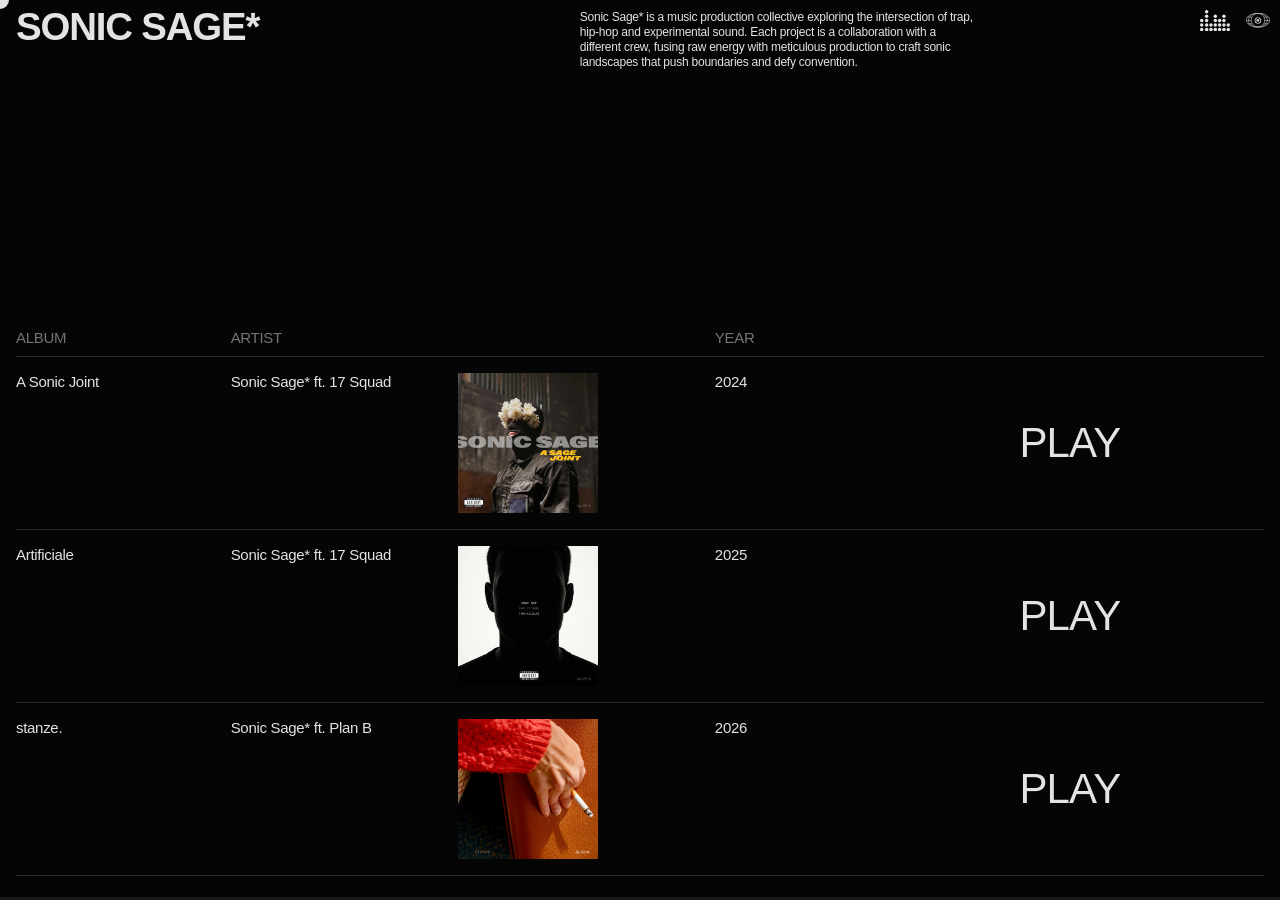
==== index.html @ 90b905b3 "Initial commit - Sonic Sage player" ====
<!DOCTYPE html>
<html lang="en">
<head>
  <meta charset="UTF-8">
  <meta name="viewport" content="width=device-width, initial-scale=1.0">
  <title>Sonic Sage*</title>
  <link rel="icon" type="image/svg+xml" href="assets/favicon.svg">
  <link href="https://api.fontshare.com/v2/css?f[]=switzer@400,500,600,700&display=swap" rel="stylesheet">
  <link rel="stylesheet" href="home.css">
  <link rel="stylesheet" href="style.css">
  <style>
    /* Override conflicting base styles */
    html, body {
      width: 100%;
      height: 100%;
      overflow: hidden;
      background: #050505;
      margin: 0;
      padding: 0;
      user-select: none;
    }

    /* ── Shared image backgrounds ── */
    .shared-bg {
      position: fixed;
      inset: 0;
      z-index: 0;
      opacity: 0;
      transition: opacity 0.4s ease;
    }
    .shared-bg.visible {
      opacity: 1;
    }
    .shared-bg__img {
      position: absolute;
      inset: -40px;
      background-size: cover;
      background-position: center;
      opacity: 0;
      transition: opacity 0.4s ease;
      filter: blur(16px) brightness(0.5);
      transform: scale(1.1);
    }
    .shared-bg__img.active {
      opacity: 1;
    }
    .shared-bg::after {
      content: '';
      position: absolute;
      inset: 0;
      backdrop-filter: blur(12px);
      -webkit-backdrop-filter: blur(12px);
      background: rgba(0, 0, 0, 0.25);
      z-index: 1;
    }

    /* ── Fixed header ── */
    .main-header {
      position: fixed;
      top: 0;
      left: 0;
      right: 0;
      z-index: 50;
      display: flex;
      justify-content: space-between;
      align-items: flex-start;
      padding: 10px 10px 10px 16px;
      pointer-events: none;
    }
    .main-header * {
      pointer-events: auto;
    }
    .main-header {
      transition: opacity 0.3s ease;
    }
    .main-header.player-active {
      opacity: 0.25;
    }
    .main-header.player-active:hover {
      opacity: 1;
    }

    /* ── Slide container ── */
    .slide-container {
      position: relative;
      z-index: 1;
      display: flex;
      width: 200vw;
      height: 100vh;
      transition: transform 0.6s cubic-bezier(0.76, 0, 0.24, 1);
      will-change: transform;
    }
    .slide-container.show-player {
      transform: translateX(-100vw);
    }

    /* ── Home view ── */
    .view-home {
      width: 100vw;
      height: 100vh;
      flex-shrink: 0;
      display: flex;
      flex-direction: column;
      position: relative;
    }

    .view-home .header-spacer {
      flex: 1;
      min-height: 0;
    }

    .view-home .catalog {
      position: relative;
      z-index: auto;
    }

    /* ── Player view ── */
    .view-player {
      width: 100vw;
      height: 100vh;
      flex-shrink: 0;
      position: relative;
    }

    /* ── Player grid: restore 3-column layout ── */
    .view-player .album-section__content {
      grid-template-columns: 1fr auto auto;
      align-items: center;
      gap: 10px;
      padding: 0 16px;
    }

    .view-player .album-section__tracklist {
      align-self: center;
      margin-top: 0;
    }

    /* Hide album-section bg and overlay — shared bg handles it */
    .view-player .album-section__bg,
    .view-player .album-section__overlay {
      display: none;
    }

    /* Disable bg-layer */
    .bg-layer { display: none !important; }

    /* ── Mobile layout ── */
    @media (max-width: 768px) {
      html, body {
        overflow-y: auto !important;
        overflow-x: hidden !important;
        height: auto !important;
      }

      *, *::before, *::after {
        cursor: auto !important;
      }

      .shared-bg,
      .custom-cursor,
      .cover-lightbox {
        display: none !important;
      }

      .main-header {
        position: relative !important;
        display: flex !important;
        flex-direction: row !important;
        flex-wrap: wrap !important;
        align-items: flex-start !important;
        justify-content: space-between !important;
        padding: 21px 16px !important;
        gap: 0 !important;
        opacity: 1 !important;
        pointer-events: auto;
      }

      .main-header .header__brand {
        order: 1 !important;
      }

      .main-header .header__right {
        order: 3 !important;
        width: 100% !important;
        margin-top: 16px !important;
      }

      .main-header .header__icons {
        order: 2 !important;
        position: absolute !important;
        right: 16px !important;
        top: 21px !important;
      }

      .main-header.player-active {
        opacity: 1 !important;
      }

      .slide-container {
        width: 100% !important;
        height: auto !important;
        display: block !important;
        transform: none !important;
      }

      .slide-container.show-player {
        transform: none !important;
      }

      .view-home {
        display: none !important;
      }

      .view-player {
        width: 100% !important;
        height: auto !important;
      }

      .scroll-container {
        height: auto !important;
        overflow: visible !important;
        scroll-snap-type: none !important;
      }

      .album-section {
        height: auto !important;
        scroll-snap-align: none !important;
        border-bottom: 1px solid rgba(255, 255, 255, 0.15);
      }

      .album-section__bg,
      .album-section__overlay {
        display: none !important;
      }

      .view-player .album-section__content {
        display: grid !important;
        grid-template-columns: 1fr 47.3% !important;
        grid-template-rows: auto auto !important;
        row-gap: 64px !important;
        column-gap: 0 !important;
        padding: 27px 11px 25px 10px !important;
        align-items: start !important;
        height: auto !important;
      }

      .album-section__info {
        grid-column: 1 !important;
        grid-row: 1 !important;
        display: flex !important;
        flex-direction: column !important;
        gap: 0 !important;
        align-self: start !important;
        margin: 0 !important;
        padding: 0 !important;
      }

      .album-section__title {
        font-size: 15px !important;
        font-weight: 500 !important;
        letter-spacing: -0.3px !important;
        line-height: 16px !important;
        white-space: normal !important;
        color: #ededed !important;
      }

      .album-section__artist {
        display: block !important;
        font-size: 13px;
        font-weight: 500;
        color: #5d5d5d;
        letter-spacing: -0.3px;
        line-height: 16px;
      }

      .album-section__year {
        display: block !important;
        font-size: 15px;
        font-weight: 500;
        letter-spacing: -0.3px;
        color: #ededed;
        line-height: 18px;
        margin-top: 2px;
      }

      .album-section__artwork {
        grid-column: 2 !important;
        grid-row: 1 !important;
        width: 100% !important;
        height: auto !important;
        aspect-ratio: 1 !important;
        margin-top: 0 !important;
        align-self: start !important;
        pointer-events: none !important;
      }

      .album-section__tracklist {
        grid-column: 1 / -1 !important;
        grid-row: 2 !important;
        margin-top: 0 !important;
        width: 100% !important;
        align-self: start !important;
      }

      .album-section__track {
        line-height: 19px !important;
        padding: 0 !important;
        color: rgba(227, 227, 227, 0.5) !important;
      }

      .album-section__track--active {
        color: #E3E3E3 !important;
      }

      .album-section__track-name {
        width: auto !important;
        flex: 1 !important;
        font-size: 12px !important;
        font-weight: 400 !important;
        letter-spacing: -0.24px !important;
      }

      .album-section__track-duration {
        font-size: 12px !important;
        font-weight: 400 !important;
        letter-spacing: -0.24px !important;
      }

      .album-section__track-marker {
        font-size: 12px !important;
        width: 12px !important;
      }

      .bar {
        z-index: 200;
      }
    }
  </style>
</head>
<body>

  <!-- Fixed header -->
  <header class="main-header" id="main-header">
    <div class="header__brand">
      <span class="header__wordmark">SONIC SAGE*</span>
    </div>
    <div class="header__right">
      <p class="header__description">
        Sonic Sage* is a music production collective exploring the intersection of trap, hip-hop and experimental sound. Each project is a collaboration with a different crew, fusing raw energy with meticulous production to craft sonic landscapes that push boundaries and defy convention.
      </p>
      <div class="header__icons">
        <svg class="header__icon header__icon--eq" viewBox="0 0 17.2245 12.1648" fill="none" xmlns="http://www.w3.org/2000/svg">
          <circle cx="0.993118" cy="11.1716" r="0.993118" fill="white"/>
          <circle cx="0.993118" cy="8.6271" r="0.993118" fill="white"/>
          <circle cx="0.993118" cy="6.08213" r="0.993118" fill="white"/>
          <circle cx="3.81656" cy="11.1716" r="0.993118" fill="white"/>
          <circle cx="3.81656" cy="8.6271" r="0.993118" fill="white"/>
          <circle cx="3.81656" cy="6.08213" r="0.993118" fill="white"/>
          <circle cx="3.81656" cy="3.53765" r="0.993118" fill="white"/>
          <circle cx="3.81656" cy="0.993118" r="0.993118" fill="white"/>
          <circle cx="6.29937" cy="11.1716" r="0.993118" fill="white"/>
          <circle cx="6.29937" cy="8.6271" r="0.993118" fill="white"/>
          <circle cx="8.78218" cy="11.1716" r="0.993118" fill="white"/>
          <circle cx="8.78218" cy="8.6271" r="0.993118" fill="white"/>
          <circle cx="8.78218" cy="6.08213" r="0.993118" fill="white"/>
          <circle cx="8.78218" cy="3.53765" r="0.993118" fill="white"/>
          <circle cx="11.265" cy="11.1716" r="0.993118" fill="white"/>
          <circle cx="11.265" cy="8.6271" r="0.993118" fill="white"/>
          <circle cx="11.265" cy="6.08213" r="0.993118" fill="white"/>
          <circle cx="13.7478" cy="11.1716" r="0.993118" fill="white"/>
          <circle cx="13.7478" cy="8.6271" r="0.993118" fill="white"/>
          <circle cx="13.7478" cy="6.08213" r="0.993118" fill="white"/>
          <circle cx="13.7478" cy="3.53765" r="0.993118" fill="white"/>
          <circle cx="16.2314" cy="11.1716" r="0.993118" fill="white"/>
          <circle cx="16.2314" cy="8.6271" r="0.993118" fill="white"/>
        </svg>
        <svg class="header__icon header__icon--globe" viewBox="0 0 21.4994 12.9049" fill="none" xmlns="http://www.w3.org/2000/svg">
          <path d="M10.6801 9.64815C10.1355 9.64906 9.63743 9.52376 9.186 9.27226C8.73458 9.01884 8.3776 8.67449 8.11506 8.23922C7.85444 7.80393 7.72369 7.32544 7.72282 6.80373C7.72194 6.2782 7.85109 5.79736 8.11027 5.36121C8.37135 4.92315 8.72718 4.57666 9.17776 4.32174C9.62834 4.06682 10.1259 3.93891 10.6706 3.938C11.2114 3.9371 11.7066 4.06336 12.1561 4.31678C12.6056 4.5702 12.9607 4.9155 13.2213 5.3527C13.4819 5.78798 13.6127 6.26838 13.6136 6.79392C13.6144 7.31563 13.4853 7.79456 13.2261 8.2307C12.9669 8.66685 12.613 9.01238 12.1643 9.2673C11.7157 9.5203 11.2209 9.64725 10.6801 9.64815ZM10.6791 9.02898C11.1014 9.02828 11.4863 8.93017 11.8338 8.73467C12.1813 8.53916 12.4541 8.27116 12.6523 7.93067C12.8524 7.59017 12.9521 7.21162 12.9514 6.79502C12.9507 6.3765 12.8497 5.99638 12.6485 5.65464C12.4492 5.31289 12.1755 5.04389 11.8273 4.84764C11.4792 4.65138 11.094 4.55361 10.6716 4.55431C10.2455 4.55502 9.85768 4.65408 9.50829 4.8515C9.16081 5.04892 8.88703 5.31883 8.68694 5.66124C8.48877 6.00364 8.39003 6.3841 8.39072 6.80262C8.39142 7.21922 8.49142 7.59744 8.69073 7.93727C8.89196 8.2771 9.16664 8.54419 9.51477 8.73853C9.86481 8.93287 10.2529 9.02969 10.6791 9.02898ZM9.51967 8.23688L9.51478 5.3044L10.8621 5.30216C11.0818 5.30179 11.272 5.33492 11.4327 5.40154C11.5933 5.46816 11.7167 5.56541 11.8029 5.69331C11.8891 5.8193 11.9324 5.97211 11.9327 6.15174C11.9329 6.29507 11.8997 6.42507 11.833 6.54176C11.7663 6.65653 11.6652 6.75034 11.5296 6.82319C11.3941 6.89412 11.225 6.93549 11.0225 6.94729L11.0278 6.73516C11.2457 6.74053 11.4139 6.77274 11.5325 6.83178C11.653 6.89082 11.7363 6.96999 11.7823 7.06929C11.8302 7.16858 11.8601 7.29275 11.8718 7.44179L11.8954 7.84307C11.9013 7.93288 11.9138 8.00739 11.933 8.0666C11.9541 8.1258 11.9838 8.18117 12.0222 8.23271L11.2941 8.23392C11.2615 8.18811 11.2385 8.1356 11.225 8.07638C11.2115 8.01524 11.2018 7.93786 11.1959 7.84423L11.1725 7.53755C11.1647 7.43819 11.1483 7.36178 11.1234 7.30831C11.1004 7.25484 11.063 7.21668 11.0114 7.19383C10.9617 7.17098 10.8919 7.15963 10.8021 7.15978L9.83893 7.16139L9.83798 6.59381L10.8269 6.59217C10.9091 6.59203 10.9779 6.57854 11.0333 6.55169C11.0905 6.52293 11.1335 6.48273 11.1621 6.43108C11.1906 6.37752 11.2049 6.31444 11.2047 6.24182C11.2046 6.16538 11.1892 6.10138 11.1586 6.04984C11.1298 5.99829 11.0848 5.95918 11.0236 5.93253C10.9643 5.90588 10.8898 5.89262 10.8 5.89277L10.0145 5.89408L10.2206 5.70741L10.2248 8.2357L9.51967 8.23688Z" fill="white"/>
          <path d="M10.7503 0.220721C13.6851 0.220795 16.3313 0.935617 18.2366 2.07912C20.1464 3.22543 21.2785 4.77865 21.2786 6.45217C21.2786 8.12578 20.1465 9.67884 18.2366 10.8252C16.3313 11.9688 13.6852 12.6835 10.7503 12.6836C7.81524 12.6836 5.16843 11.9689 3.26301 10.8252C1.35319 9.67884 0.221021 8.12578 0.221021 6.45217C0.221146 4.77865 1.35329 3.22543 3.26301 2.07912C5.16842 0.935543 7.81537 0.220721 10.7503 0.220721Z" stroke="white" stroke-width="0.442368"/>
          <path d="M10.6679 0.220721C13.0182 0.220721 15.1375 0.9309 16.664 2.0674C18.1904 3.20386 19.1131 4.75641 19.1132 6.45217C19.1132 8.14803 18.1905 9.70138 16.664 10.8379C15.1375 11.9743 13.018 12.6836 10.6679 12.6836C8.31774 12.6835 6.19822 11.9744 4.6718 10.8379C3.14541 9.70139 2.22258 8.14797 2.22258 6.45217C2.22268 4.75655 3.14561 3.20384 4.6718 2.0674C6.19822 0.930922 8.31774 0.220788 10.6679 0.220721Z" stroke="white" stroke-width="0.442368"/>
          <circle cx="10.7484" cy="6.43567" r="6.09098" stroke="white" stroke-width="0.442368"/>
          <line x1="0.130005" y1="6.71335" x2="4.75595" y2="6.71336" stroke="white" stroke-width="0.442368"/>
          <line x1="1.18547" y1="3.72385" x2="5.29444" y2="3.72385" stroke="white" stroke-width="0.442368"/>
          <line x1="1.77532" y1="9.67883" x2="5.61407" y2="9.67883" stroke="white" stroke-width="0.442368"/>
          <line x1="15.8761" y1="9.67883" x2="19.7149" y2="9.67883" stroke="white" stroke-width="0.442368"/>
          <line x1="16.2495" y1="3.72385" x2="20.3585" y2="3.72385" stroke="white" stroke-width="0.442368"/>
          <line x1="16.6605" y1="6.71335" x2="21.2621" y2="6.71335" stroke="white" stroke-width="0.442368"/>
        </svg>
      </div>
    </div>
  </header>

  <!-- Shared image backgrounds — one per album -->
  <div class="shared-bg" id="shared-bg">
    <div class="shared-bg__img" id="bg-0" style="background-image: url('A Sonic Joint - Ft. 17 Squad/Background.jpg')"></div>
    <div class="shared-bg__img" id="bg-1" style="background-image: url('Artificiale - Ft. 17 Squad/Background.jpg')"></div>
    <div class="shared-bg__img" id="bg-2" style="background-image: url('stanze. - Ft. Plan B/Background.jpg')"></div>
  </div>

  <!-- Both views side by side -->
  <div class="slide-container" id="slide-container">

    <!-- HOME VIEW -->
    <div class="view-home">
      <div class="header-spacer"></div>

      <main class="catalog" id="catalog">
        <div class="catalog__header">
          <span class="catalog__col catalog__col--album">ALBUM</span>
          <span class="catalog__col catalog__col--artist">ARTIST</span>
          <span class="catalog__col catalog__col--cover"></span>
          <span class="catalog__col catalog__col--gap"></span>
          <span class="catalog__col catalog__col--year">YEAR</span>
          <span class="catalog__col catalog__col--play"></span>
        </div>

        <a href="#" class="catalog__row" data-album="0">
          <span class="catalog__col catalog__col--album">A Sonic Joint</span>
          <span class="catalog__col catalog__col--artist">Sonic Sage* ft. 17 Squad</span>
          <span class="catalog__col catalog__col--cover">
            <img src="A Sonic Joint - Ft. 17 Squad/A SAGE JOINT EP [2024].jpg" alt="A Sonic Joint" class="catalog__cover">
          </span>
          <span class="catalog__col catalog__col--gap"></span>
          <span class="catalog__col catalog__col--year">2024</span>
          <span class="catalog__col catalog__col--play">PLAY</span>
        </a>

        <a href="#" class="catalog__row" data-album="1">
          <span class="catalog__col catalog__col--album">Artificiale</span>
          <span class="catalog__col catalog__col--artist">Sonic Sage* ft. 17 Squad</span>
          <span class="catalog__col catalog__col--cover">
            <img src="Artificiale - Ft. 17 Squad/ARTIFICIALE EP [2025].jpg" alt="Artificiale" class="catalog__cover">
          </span>
          <span class="catalog__col catalog__col--gap"></span>
          <span class="catalog__col catalog__col--year">2025</span>
          <span class="catalog__col catalog__col--play">PLAY</span>
        </a>

        <a href="#" class="catalog__row" data-album="2">
          <span class="catalog__col catalog__col--album">stanze.</span>
          <span class="catalog__col catalog__col--artist">Sonic Sage* ft. Plan B</span>
          <span class="catalog__col catalog__col--cover">
            <img src="stanze. - Ft. Plan B/stanze EP [2026].jpg" alt="stanze." class="catalog__cover">
          </span>
          <span class="catalog__col catalog__col--gap"></span>
          <span class="catalog__col catalog__col--year">2026</span>
          <span class="catalog__col catalog__col--play">PLAY</span>
        </a>
      </main>
    </div>

    <!-- PLAYER VIEW -->
    <div class="view-player">

      <div class="scroll-container">
        <!-- SECTION 1: A Sonic Joint -->
        <section class="album-section" data-album="0" style="--color-dimmed: #ffc21d;">
          <div class="album-section__bg"></div>
          <div class="album-section__overlay"></div>
          <main class="album-section__content">
            <div class="album-section__info">
              <h1 class="album-section__title">A SONIC JOINT</h1>
              <p class="album-section__artist">Sonic Sage* ft. 17 Squad</p>
              <p class="album-section__year">2024</p>
            </div>
            <div class="album-section__artwork">
              <img src="A Sonic Joint - Ft. 17 Squad/A SAGE JOINT EP [2024].jpg" alt="A Sonic Joint" class="album-section__artwork-img">
            </div>
            <div class="album-section__tracklist">
              <ul class="album-section__tracks">
                <li class="album-section__track" data-index="0"><span class="album-section__track-marker"></span><span class="album-section__track-name">INTRO&ensp;ft.&ensp;&ensp;&ensp;Léo Blanchet</span><span class="album-section__track-duration">&mdash;</span></li>
                <li class="album-section__track" data-index="1"><span class="album-section__track-marker"></span><span class="album-section__track-name">FINSBURY PARK&ensp;ft.&ensp;&ensp;&ensp;Master Vlad</span><span class="album-section__track-duration">&mdash;</span></li>
                <li class="album-section__track" data-index="2"><span class="album-section__track-marker"></span><span class="album-section__track-name">CONVINTO&ensp;ft.&ensp;&ensp;&ensp;Danny Montana</span><span class="album-section__track-duration">&mdash;</span></li>
                <li class="album-section__track" data-index="3"><span class="album-section__track-marker"></span><span class="album-section__track-name">CHASING STATUS&ensp;ft.&ensp;&ensp;&ensp;Durden</span><span class="album-section__track-duration">&mdash;</span></li>
                <li class="album-section__track" data-index="4"><span class="album-section__track-marker"></span><span class="album-section__track-name">SCOVATA&ensp;ft.&ensp;&ensp;&ensp;&lsquo;Lil V</span><span class="album-section__track-duration">&mdash;</span></li>
                <li class="album-section__track" data-index="5"><span class="album-section__track-marker"></span><span class="album-section__track-name">SULLA VETTA&ensp;ft.&ensp;&ensp;&ensp;Killa Kendo</span><span class="album-section__track-duration">&mdash;</span></li>
                <li class="album-section__track" data-index="6"><span class="album-section__track-marker"></span><span class="album-section__track-name">TRAPDANCE&ensp;ft.&ensp;&ensp;&ensp;Nik Frost</span><span class="album-section__track-duration">&mdash;</span></li>
                <li class="album-section__track" data-index="7"><span class="album-section__track-marker"></span><span class="album-section__track-name">GENTE DA CAPODANNO&ensp;ft.&ensp;&ensp;&ensp;Niño Jefe</span><span class="album-section__track-duration">&mdash;</span></li>
              </ul>
            </div>
          </main>
        </section>

        <!-- SECTION 2: Artificiale -->
        <section class="album-section" data-album="1" style="--color-dimmed: #999999;">
          <div class="album-section__bg"></div>
          <div class="album-section__overlay"></div>
          <main class="album-section__content">
            <div class="album-section__info">
              <h1 class="album-section__title">ARTIFICIALE</h1>
              <p class="album-section__artist">Sonic Sage* ft. 17 Squad</p>
              <p class="album-section__year">2025</p>
            </div>
            <div class="album-section__artwork">
              <img src="Artificiale - Ft. 17 Squad/ARTIFICIALE EP [2025].jpg" alt="Artificiale" class="album-section__artwork-img">
            </div>
            <div class="album-section__tracklist">
              <ul class="album-section__tracks">
                <li class="album-section__track" data-index="0"><span class="album-section__track-marker"></span><span class="album-section__track-name">INTRO&ensp;ft.&ensp;&ensp;&ensp;Cash Ritual</span><span class="album-section__track-duration">&mdash;</span></li>
                <li class="album-section__track" data-index="1"><span class="album-section__track-marker"></span><span class="album-section__track-name">ARTIFICIALE&ensp;ft.&ensp;&ensp;&ensp;Nova Kane &amp; Velvet Luna</span><span class="album-section__track-duration">&mdash;</span></li>
                <li class="album-section__track" data-index="2"><span class="album-section__track-marker"></span><span class="album-section__track-name">CORTISONE&ensp;ft.&ensp;&ensp;&ensp;Cocky Boi</span><span class="album-section__track-duration">&mdash;</span></li>
                <li class="album-section__track" data-index="3"><span class="album-section__track-marker"></span><span class="album-section__track-name">CERCHI&ensp;ft.&ensp;&ensp;&ensp;Nova Kane</span><span class="album-section__track-duration">&mdash;</span></li>
                <li class="album-section__track" data-index="4"><span class="album-section__track-marker"></span><span class="album-section__track-name">BUSTE&ensp;ft.&ensp;&ensp;&ensp;Zulu</span><span class="album-section__track-duration">&mdash;</span></li>
                <li class="album-section__track" data-index="5"><span class="album-section__track-marker"></span><span class="album-section__track-name">SCORSESE&ensp;ft.&ensp;&ensp;&ensp;Zima</span><span class="album-section__track-duration">&mdash;</span></li>
                <li class="album-section__track" data-index="6"><span class="album-section__track-marker"></span><span class="album-section__track-name">TOKYO&ensp;ft.&ensp;&ensp;&ensp;Dano, Kendo, Lord Uzi</span><span class="album-section__track-duration">&mdash;</span></li>
              </ul>
            </div>
          </main>
        </section>

        <!-- SECTION 3: stanze. -->
        <section class="album-section" data-album="2" style="--color-dimmed: #E8443A;">
          <div class="album-section__bg"></div>
          <div class="album-section__overlay"></div>
          <main class="album-section__content">
            <div class="album-section__info">
              <h1 class="album-section__title">stanze.</h1>
              <p class="album-section__artist">Sonic Sage* ft. Plan B</p>
              <p class="album-section__year">2026</p>
            </div>
            <div class="album-section__artwork">
              <img src="stanze. - Ft. Plan B/stanze EP [2026].jpg" alt="stanze." class="album-section__artwork-img">
            </div>
            <div class="album-section__tracklist">
              <ul class="album-section__tracks">
                <li class="album-section__track" data-index="0"><span class="album-section__track-marker"></span><span class="album-section__track-name">INTRO&ensp;ft.&ensp;&ensp;&ensp;Giada</span><span class="album-section__track-duration">&mdash;</span></li>
                <li class="album-section__track" data-index="1"><span class="album-section__track-marker"></span><span class="album-section__track-name">MAGIA&ensp;ft.&ensp;&ensp;&ensp;Primo</span><span class="album-section__track-duration">&mdash;</span></li>
                <li class="album-section__track" data-index="2"><span class="album-section__track-marker"></span><span class="album-section__track-name">BLU&ensp;ft.&ensp;&ensp;&ensp;Tiago</span><span class="album-section__track-duration">&mdash;</span></li>
                <li class="album-section__track" data-index="3"><span class="album-section__track-marker"></span><span class="album-section__track-name">LITURGIA&ensp;ft.&ensp;&ensp;&ensp;Jordi</span><span class="album-section__track-duration">&mdash;</span></li>
                <li class="album-section__track" data-index="4"><span class="album-section__track-marker"></span><span class="album-section__track-name">SONETTO&ensp;ft.&ensp;&ensp;&ensp;Oscar</span><span class="album-section__track-duration">&mdash;</span></li>
                <li class="album-section__track" data-index="5"><span class="album-section__track-marker"></span><span class="album-section__track-name">CHIARA&ensp;ft.&ensp;&ensp;&ensp;Tommaso</span><span class="album-section__track-duration">&mdash;</span></li>
                <li class="album-section__track" data-index="6"><span class="album-section__track-marker"></span><span class="album-section__track-name">LITURGIA&ensp;&mdash;&ensp;&ensp;&ensp;Live&ensp;ft.&ensp;Seva</span><span class="album-section__track-duration">&mdash;</span></li>
              </ul>
            </div>
          </main>
        </section>
      </div>

      <audio id="audio" preload="metadata"></audio>
    </div>

  </div><!-- /slide-container -->

  <!-- Playback progress bar -->
  <div class="bar" id="playback-bar">
    <div class="bar__progress">
      <div class="bar__fill"></div>
    </div>
  </div>

  <!-- Lightbox -->
  <div class="cover-lightbox" id="cover-lightbox">
    <img class="cover-lightbox__img" id="cover-lightbox-img" src="" alt="">
  </div>

  <!-- Custom cursor -->
  <div class="custom-cursor custom-cursor--dot" id="custom-cursor">
    <svg viewBox="0 0 24 24" xmlns="http://www.w3.org/2000/svg">
      <path class="cursor-play" d="M8 5v14l11-7z" />
      <path class="cursor-pause" d="M6 19h4V5H6v14zm8-14v14h4V5h-4z" />
    </svg>
  </div>

  <script>
  (function() {
    const isMobile = window.matchMedia('(max-width: 768px)').matches;

    // ── Image background management ──
    const bgImages = [
      document.getElementById('bg-0'),
      document.getElementById('bg-1'),
      document.getElementById('bg-2')
    ];
    let activeBgIdx = -1;

    function showBg(idx) {
      if (isMobile) return;
      if (idx === activeBgIdx) return;
      bgImages.forEach((bg, i) => {
        bg.classList.toggle('active', i === idx);
      });
      activeBgIdx = idx;
    }

    // ── View switching ──
    const slider = document.getElementById('slide-container');
    const items = document.querySelectorAll('.catalog__row');
    const sc = document.querySelector('.scroll-container');
    const sharedBg = document.getElementById('shared-bg');
    const catalog = document.querySelector('.catalog');
    const customCursor = document.getElementById('custom-cursor');

    function hideBgs() {
      if (isMobile) return;
      sharedBg.classList.remove('visible');
      bgImages.forEach(bg => bg.classList.remove('active'));
      activeBgIdx = -1;
    }

    function goBack() {
      if (isMobile) return;
      slider.classList.remove('show-player');
      document.getElementById('main-header').classList.remove('player-active');
      customCursor.classList.add('custom-cursor--dot');
      hideBgs();
      const audioEl = document.getElementById('audio');
      if (audioEl) { audioEl.pause(); }
    }

    if (!isMobile) {
      // Cursor tracking
      document.addEventListener('mousemove', (e) => {
        if (customCursor) {
          customCursor.style.left = e.clientX + 'px';
          customCursor.style.top = e.clientY + 'px';
        }
      });

      // Home album hovers
      items.forEach(item => {
        item.addEventListener('mouseenter', () => {
          const idx = parseInt(item.dataset.album, 10);
          sharedBg.classList.add('visible');
          showBg(idx);
          items.forEach(r => {
            if (r !== item) r.classList.add('catalog__row--faded');
          });
        });
        item.addEventListener('mouseleave', () => {
          items.forEach(r => r.classList.remove('catalog__row--faded'));
        });
      });

      catalog.addEventListener('mouseleave', () => {
        if (!slider.classList.contains('show-player')) {
          hideBgs();
        }
      });

      // Album click → slide to player
      items.forEach(item => {
        item.addEventListener('click', (e) => {
          e.preventDefault();
          const idx = parseInt(item.dataset.album, 10);
          sharedBg.classList.add('visible');
          showBg(idx);
          sc.scrollTo({ top: idx * window.innerHeight, behavior: 'instant' });
          slider.classList.add('show-player');
          document.getElementById('main-header').classList.add('player-active');
          customCursor.classList.remove('custom-cursor--dot');
          customCursor.classList.add('custom-cursor--paused');
        });
      });

      // Header click → go back
      const mainHeader = document.getElementById('main-header');
      mainHeader.addEventListener('click', () => {
        if (slider.classList.contains('show-player')) {
          goBack();
        }
      });

      mainHeader.addEventListener('mouseenter', () => {
        if (slider.classList.contains('show-player') && customCursor) {
          customCursor.classList.add('custom-cursor--dot');
        }
      });
      mainHeader.addEventListener('mouseleave', () => {
        if (slider.classList.contains('show-player') && customCursor) {
          customCursor.classList.remove('custom-cursor--dot');
        }
      });
    }

    // Expose globals for player.js
    window.sharedBgs = bgImages;
    window.showBg = showBg;
    window.hideBgs = hideBgs;
    window.sharedBg = sharedBg;
    window.customCursor = isMobile ? null : customCursor;
    window.slider = slider;
  })();
  </script>

  <!-- Error capture -->
  <script>
    window.__errors = [];
    window.addEventListener('error', function(e) {
      window.__errors.push(e.message + ' | ' + e.filename + ':' + e.lineno);
    });
  </script>
  <!-- Player JS -->
  <script src="player.js?v=1"></script>

</body>
</html>
---- home.css ----
:root {
  --color-bg: #050505;
  --color-white: #E3E3E3;
  --color-dim: rgba(227, 227, 227, 0.5);
  --font-family: 'Switzer', -apple-system, BlinkMacSystemFont, sans-serif;
}

html {
  width: 100%;
  height: 100%;
  background: var(--color-bg);
}

body {
  width: 100%;
  height: 100%;
  background: transparent;
  font-family: var(--font-family);
  color: var(--color-white);
  -webkit-font-smoothing: antialiased;
  display: flex;
  flex-direction: column;
  position: relative;
}

/* ── Header ── */
.main-header .header__brand {
  cursor: pointer;
}

.header__wordmark {
  font-size: clamp(22px, 3vw, 43px);
  font-weight: 700;
  line-height: 0.9;
  letter-spacing: -0.03em;
  color: var(--color-white);
  white-space: nowrap;
}

.header__right {
  display: flex;
  align-items: flex-start;
  justify-content: space-between;
  width: calc(383px + clamp(240px, 24vw, 336px));
  margin-top: 0;
}

.header__description {
  font-size: 12px;
  font-weight: 500;
  line-height: 1.26;
  letter-spacing: -0.24px;
  color: var(--color-white);
  max-width: 399px;
}

.header__icons {
  display: flex;
  align-items: center;
  gap: 16px;
  flex-shrink: 0;
}

.header__icon {
  opacity: 0.9;
  height: auto;
}

.header__icon--eq {
  width: 30px;
}

.header__icon--globe {
  width: 24px;
}

/* ── Catalog ── */
.catalog {
  padding: 0 16px 24px;
  flex-shrink: 0;
}

.catalog__header,
.catalog__row {
  display: grid;
  grid-template-columns: 17.2% 18.2% 140px calc(56% - 35.4% - 140px) auto 19.6%;
  column-gap: 0;
  align-items: start;
}

.catalog__header {
  padding: 10px 0;
  border-bottom: 1px solid rgba(237, 237, 237, 0.15);
}

.catalog__col {
  font-size: 15px;
  font-weight: 500;
  letter-spacing: -0.3px;
}

.catalog__header .catalog__col {
  color: var(--color-dim);
}

.catalog__row {
  padding: 16px 0;
  border-bottom: 1px solid rgba(237, 237, 237, 0.15);
  text-decoration: none;
  color: var(--color-white);
  transition: opacity 0.2s ease;
  cursor: pointer;
}

.catalog__row:hover {
  opacity: 1;
}

.catalog__row--faded {
  opacity: 0.5;
}

.catalog__cover {
  width: 140px;
  height: 140px;
  object-fit: cover;
  display: block;
}

.catalog__col--play {
  font-size: 42px;
  font-weight: 500;
  letter-spacing: -0.84px;
  text-align: left;
  align-self: center;
}

/* ── Responsive ── */
@media (max-width: 900px) {
  body {
    display: block;
    height: auto;
  }

  .header__right {
    max-width: 100%;
    flex-direction: column;
    gap: 12px;
    width: 100%;
  }

  .header__description {
    font-size: 11px;
    max-width: 100%;
  }

  .header__wordmark {
    font-size: 28px;
  }

  .catalog {
    padding: 24px 16px 60px;
  }

  .catalog__header {
    display: none;
  }

  .catalog__row {
    grid-template-columns: 1fr;
    gap: 12px;
    padding: 24px 0;
  }

  .catalog__col--gap {
    display: none;
  }

  .catalog__col--cover {
    order: -1;
  }

  .catalog__cover {
    width: 100%;
    height: auto;
    aspect-ratio: 1;
  }

  .catalog__col--album {
    font-size: 18px;
    font-weight: 600;
    letter-spacing: -0.5px;
  }

  .catalog__col--artist {
    font-size: 14px;
    color: var(--color-dim);
  }

  .catalog__col--year {
    font-size: 14px;
    color: var(--color-dim);
  }

  .catalog__col--play {
    font-size: 32px;
    text-align: left;
    align-self: auto;
  }
}
---- style.css ----
*, *::before, *::after {
  margin: 0;
  padding: 0;
  box-sizing: border-box;
}

:root {
  --color-white: #E3E3E3;
  --font-family: 'Switzer', -apple-system, BlinkMacSystemFont, sans-serif;
}

html, body {
  width: 100%;
  height: 100%;
  overflow: hidden;
  background: #000;
  font-family: var(--font-family);
  color: var(--color-white);
  user-select: none;
}

/* ── Scroll container ── */
.scroll-container {
  width: 100vw;
  height: 100vh;
  overflow-y: auto;
  scroll-snap-type: y mandatory;
  scroll-behavior: smooth;
}

.scroll-container::-webkit-scrollbar {
  display: none;
}
.scroll-container {
  -ms-overflow-style: none;
  scrollbar-width: none;
}

/* ── Album section ── */
.album-section {
  position: relative;
  width: 100%;
  height: 100vh;
  overflow: hidden;
  scroll-snap-align: start;
}

/* ── Blurred background ── */
.album-section__bg {
  position: absolute;
  inset: -40px;
  z-index: 0;
}

.album-section__overlay {
  position: absolute;
  inset: 0;
  backdrop-filter: blur(12px);
  -webkit-backdrop-filter: blur(12px);
  background: rgba(0, 0, 0, 0.09);
  z-index: 1;
}

/* ── Section content: 3-column grid ── */
.album-section__content {
  position: relative;
  z-index: 10;
  width: 100%;
  height: 100%;
  display: grid;
  grid-template-columns: 1fr auto auto;
  align-items: center;
  gap: 10px;
  padding: 0 10px;
}

/* ── Title info ── */
.album-section__info {
  align-self: center;
  display: flex;
  align-items: baseline;
  gap: 14px;
}

.album-section__title {
  font-size: clamp(32px, 3.2vw, 46px);
  font-weight: 600;
  line-height: 0.85;
  letter-spacing: -1.38px;
  color: var(--color-white);
  white-space: pre;
}

/* ── Album artwork ── */
.album-section__artwork {
  width: clamp(240px, 24vw, 336px);
  height: clamp(240px, 24vw, 336px);
  flex-shrink: 0;
  cursor: pointer;
  align-self: center;
  margin-top: -5%;
  overflow: hidden;
  border-radius: 0;
}

.album-section__artwork-img {
  width: 100%;
  height: 100%;
  object-fit: cover;
  display: block;
  border-radius: 0;
}

/* ── Tracklist ── */
.album-section__tracklist {
  align-self: center;
  margin-top: -5%;
}

.album-section__tracks {
  list-style: none;
  display: flex;
  flex-direction: column;
  gap: 0;
}

.album-section__track {
  display: flex;
  align-items: baseline;
  gap: 6px;
  padding: 2px 0;
  cursor: pointer;
  transition: color 0.2s ease;
  color: var(--color-dimmed);
  line-height: 21px;
}

.album-section__track-marker {
  font-size: 15.3px;
  font-weight: 500;
  width: 15px;
  flex-shrink: 0;
  visibility: hidden;
}

.album-section__track--active .album-section__track-marker {
  visibility: visible;
  color: var(--color-white);
}

.album-section__track:hover {
  color: rgba(255, 255, 255, 0.6);
}

.album-section__track--active {
  color: var(--color-white);
}

.album-section__track--active:hover {
  color: var(--color-white);
}

.album-section__track-name {
  font-size: 15.3px;
  font-weight: 500;
  letter-spacing: -0.48px;
  white-space: pre;
  width: 360px;
  flex-shrink: 0;
}

.album-section__track-duration {
  font-size: 15.3px;
  font-weight: 500;
  letter-spacing: -0.31px;
  text-align: right;
  min-width: 36px;
}

/* ── Fixed playback bar ── */
.bar {
  position: fixed;
  bottom: 0;
  left: 0;
  right: 0;
  z-index: 100;
  height: 3px;
  background: rgba(255, 255, 255, 0.08);
  cursor: pointer;
}

.bar__progress {
  width: 100%;
  height: 100%;
  position: relative;
}

.bar__fill {
  height: 100%;
  width: 0%;
  background: var(--color-white);
  transition: width 0.1s linear;
}

.bar:hover {
  height: 5px;
}

/* ── Custom cursor ── */
.custom-cursor {
  position: fixed;
  width: 36px;
  height: 36px;
  pointer-events: none;
  z-index: 9999;
  transform: translate(-50%, -50%);
  transition: opacity 0.15s ease;
  fill: var(--color-white);
  filter: drop-shadow(0px 0px 4px rgba(0, 0, 0, 0.4));
}

.custom-cursor svg {
  width: 100%;
  height: 100%;
}

/* Base state: playing */
.custom-cursor .cursor-play {
  display: none;
}
.custom-cursor .cursor-pause {
  display: block;
}

/* Paused state */
.custom-cursor.custom-cursor--paused .cursor-play {
  display: block;
}
.custom-cursor.custom-cursor--paused .cursor-pause {
  display: none;
}

.custom-cursor--hidden {
  opacity: 0;
}

/* Dot state: circle cursor on cover & tracks */
.custom-cursor--dot svg {
  display: none;
}

.custom-cursor--dot::after {
  content: '';
  width: 50%;
  height: 50%;
  border-radius: 50%;
  background: var(--color-white);
  display: block;
  margin: 25%;
}

/* Hide default cursor globally */
*, *::before, *::after {
  cursor: none !important;
}

/* ── Cover lightbox ── */
.cover-lightbox {
  position: fixed;
  inset: 0;
  z-index: 200;
  display: flex;
  align-items: center;
  justify-content: center;
  background: rgba(0, 0, 0, 0.3);
  backdrop-filter: blur(10px);
  -webkit-backdrop-filter: blur(10px);
  opacity: 0;
  pointer-events: none;
  transition: opacity 0.4s ease;
  cursor: pointer !important;
}

.cover-lightbox.is-open {
  opacity: 1;
  pointer-events: auto;
}

.cover-lightbox__img {
  max-width: 70vh;
  max-height: 70vh;
  object-fit: contain;
  transition: transform 0.4s ease;
  transform: scale(0.9);
}

.cover-lightbox.is-open .cover-lightbox__img {
  transform: scale(1);
}

/* ── Mobile-only album metadata (hidden on desktop) ── */
.album-section__artist,
.album-section__year {
  display: none;
}

/* ── Responsive ── */
@media (max-width: 900px) {
  .album-section {
    height: 100vh;
    overflow-y: auto;
  }

  .album-section__content {
    grid-template-columns: 1fr;
    grid-template-rows: auto auto auto;
    justify-items: center;
    align-content: center;
    padding: 16px;
    gap: 6px;
    overflow-y: auto;
    -webkit-overflow-scrolling: touch;
  }

  .album-section__info {
    order: 2;
    align-self: auto;
    text-align: left;
    width: 100%;
    margin-top: 20px;
    margin-bottom: 10px;
    flex-direction: column;
    gap: 4px;
  }

  .album-section__artist {
    display: block !important;
    font-size: 13px;
    font-weight: 500;
    color: #5d5d5d;
    letter-spacing: -0.3px;
    line-height: 16px;
  }

  .album-section__year {
    display: block !important;
    font-size: 15px;
    font-weight: 500;
    letter-spacing: -0.3px;
    color: #ededed;
    line-height: 18px;
    margin-top: 2px;
  }

  .album-section__artwork {
    order: 1;
    width: 100%;
    height: auto;
    aspect-ratio: 1;
    margin-top: 0;
    pointer-events: none;
  }

  .album-section__artwork-img {
    width: 100%;
    height: 100%;
  }

  .album-section__title {
    font-size: 18.5px;
    letter-spacing: -0.56px;
  }

  .album-section__tracklist {
    order: 3;
    margin-top: 0;
    width: 100% !important;
    justify-self: stretch;
  }

  .album-section__track {
    line-height: 18px;
    padding: 1px 0;
    color: rgba(227, 227, 227, 0.5);
  }

  .album-section__track--active {
    color: var(--color-white);
  }

  .album-section__track-name {
    width: auto;
    flex: 1;
    font-size: 13px;
  }

  .album-section__track-duration {
    font-size: 13px;
  }

  .album-section__track-marker {
    font-size: 13px;
    width: 12px;
  }

  .cover-lightbox {
    display: none !important;
  }

  .custom-cursor {
    display: none !important;
  }
}
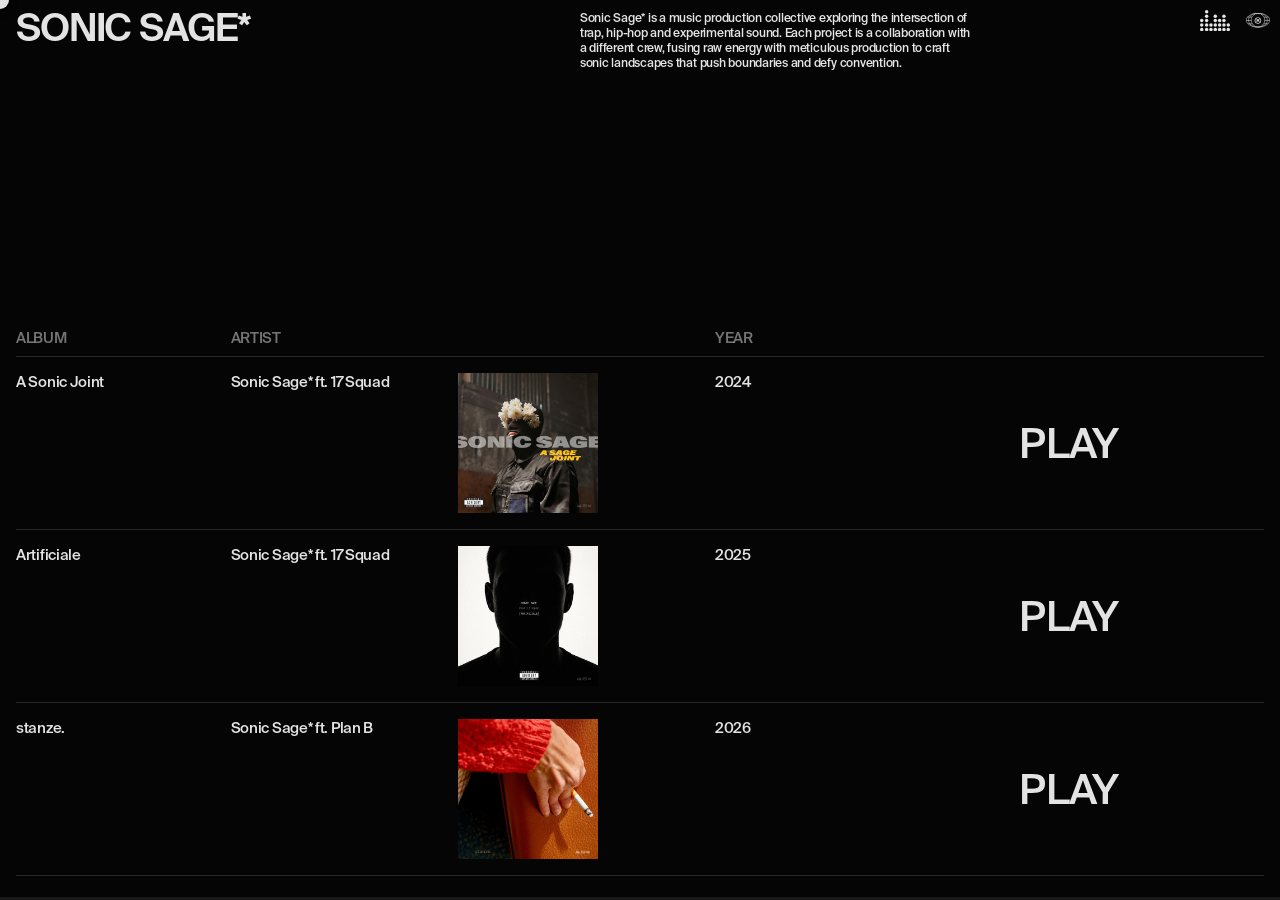
==== commit 6e501533: "Switch font from Switzer to SuisseIntl to match Asmronic player Co-Authored-By: Claude Opus 4.6 (1M " ====
--- a/index.html
+++ b/index.html
@@ -5,7 +5,7 @@
   <meta name="viewport" content="width=device-width, initial-scale=1.0">
   <title>Sonic Sage*</title>
   <link rel="icon" type="image/svg+xml" href="assets/favicon.svg">
-  <link href="https://api.fontshare.com/v2/css?f[]=switzer@400,500,600,700&display=swap" rel="stylesheet">
+  <!-- SuisseIntl loaded via @font-face in style.css -->
   <link rel="stylesheet" href="home.css">
   <link rel="stylesheet" href="style.css">
   <style>
@@ -165,31 +165,62 @@
       .main-header {
         position: relative !important;
         display: flex !important;
-        flex-direction: row !important;
-        flex-wrap: wrap !important;
-        align-items: flex-start !important;
-        justify-content: space-between !important;
-        padding: 21px 16px !important;
-        gap: 0 !important;
+        flex-direction: column !important;
+        align-items: stretch !important;
+        padding: 17px 11px 0 11px !important;
         opacity: 1 !important;
         pointer-events: auto;
       }
 
+      .main-header.player-active {
+        opacity: 1 !important;
+      }
+
+      /* Dissolve wrapper so icons + description become direct flex children */
+      .main-header .header__right {
+        display: contents !important;
+      }
+
+      /* Icons: centered row at top with divider below */
+      .main-header .header__icons {
+        order: -1 !important;
+        position: static !important;
+        justify-content: center !important;
+        gap: 7px !important;
+        padding-bottom: 17px !important;
+        border-bottom: 1px solid rgba(255, 255, 255, 0.15) !important;
+        margin-bottom: 33px !important;
+      }
+
+      /* Wordmark below icons */
       .main-header .header__brand {
+        order: 0 !important;
+      }
+
+      .main-header .header__wordmark {
+        font-size: clamp(42px, 12vw, 64px) !important;
+      }
+
+      /* Description: right-aligned, 47% width */
+      .main-header .header__description {
         order: 1 !important;
-      }
-
-      .main-header .header__right {
-        order: 3 !important;
-        width: 100% !important;
-        margin-top: 16px !important;
-      }
-
-      .main-header .header__icons {
+        margin-left: auto !important;
+        width: 47.3% !important;
+        margin-top: 30px !important;
+        font-size: 12px !important;
+        line-height: 15.12px !important;
+        letter-spacing: -0.24px !important;
+        font-weight: 400 !important;
+      }
+
+      /* Bottom divider line */
+      .main-header::after {
+        content: '' !important;
+        display: block !important;
         order: 2 !important;
-        position: absolute !important;
-        right: 16px !important;
-        top: 21px !important;
+        height: 1px !important;
+        background: rgba(255, 255, 255, 0.15) !important;
+        margin-top: 33px !important;
       }
 
       .main-header.player-active {
--- a/home.css
+++ b/home.css
@@ -2,7 +2,7 @@
   --color-bg: #050505;
   --color-white: #E3E3E3;
   --color-dim: rgba(227, 227, 227, 0.5);
-  --font-family: 'Switzer', -apple-system, BlinkMacSystemFont, sans-serif;
+  --font-family: 'SuisseIntl', -apple-system, BlinkMacSystemFont, sans-serif;
 }
 
 html {
--- a/style.css
+++ b/style.css
@@ -1,3 +1,19 @@
+@font-face {
+  font-family: 'SuisseIntl';
+  src: url('fonts/SuisseIntl-Medium.otf') format('opentype');
+  font-weight: 500;
+  font-style: normal;
+  font-display: swap;
+}
+
+@font-face {
+  font-family: 'SuisseIntl';
+  src: url('fonts/SuisseIntl-SemiBold.otf') format('opentype');
+  font-weight: 600;
+  font-style: normal;
+  font-display: swap;
+}
+
 *, *::before, *::after {
   margin: 0;
   padding: 0;
@@ -6,7 +22,7 @@
 
 :root {
   --color-white: #E3E3E3;
-  --font-family: 'Switzer', -apple-system, BlinkMacSystemFont, sans-serif;
+  --font-family: 'SuisseIntl', -apple-system, BlinkMacSystemFont, sans-serif;
 }
 
 html, body {
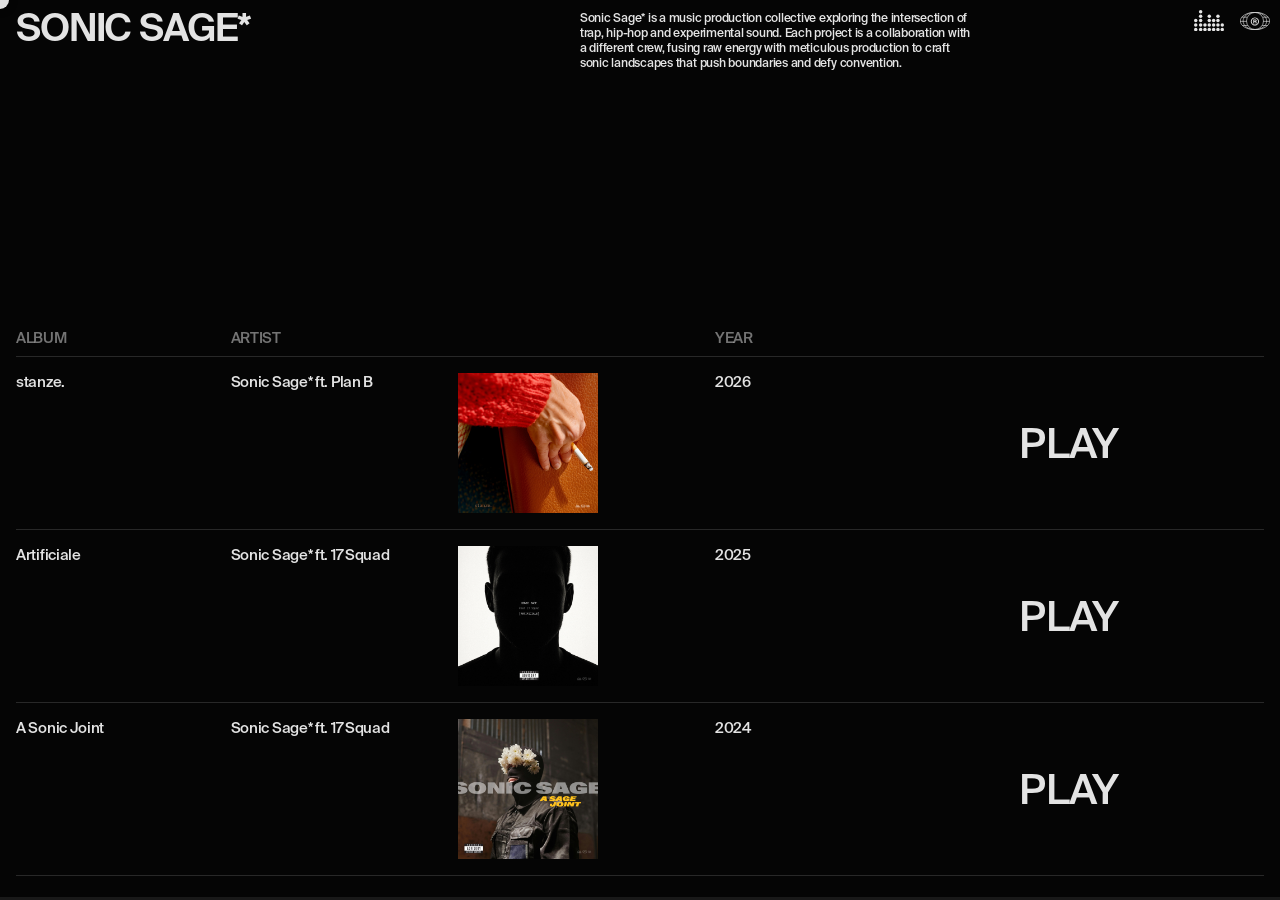
==== commit 47660c43: "Album indexing by data-album attribute instead of DOM order getTrackEls, scrambleTick, stopScramble " ====
--- a/index.html
+++ b/index.html
@@ -445,6 +445,28 @@
           <span class="catalog__col catalog__col--play"></span>
         </div>
 
+        <a href="#" class="catalog__row" data-album="2">
+          <span class="catalog__col catalog__col--album">stanze.</span>
+          <span class="catalog__col catalog__col--artist">Sonic Sage* ft. Plan B</span>
+          <span class="catalog__col catalog__col--cover">
+            <img src="stanze. - Ft. Plan B/stanze EP [2026].jpg" alt="stanze." class="catalog__cover">
+          </span>
+          <span class="catalog__col catalog__col--gap"></span>
+          <span class="catalog__col catalog__col--year">2026</span>
+          <span class="catalog__col catalog__col--play">PLAY</span>
+        </a>
+
+        <a href="#" class="catalog__row" data-album="1">
+          <span class="catalog__col catalog__col--album">Artificiale</span>
+          <span class="catalog__col catalog__col--artist">Sonic Sage* ft. 17 Squad</span>
+          <span class="catalog__col catalog__col--cover">
+            <img src="Artificiale - Ft. 17 Squad/ARTIFICIALE EP [2025].jpg" alt="Artificiale" class="catalog__cover">
+          </span>
+          <span class="catalog__col catalog__col--gap"></span>
+          <span class="catalog__col catalog__col--year">2025</span>
+          <span class="catalog__col catalog__col--play">PLAY</span>
+        </a>
+
         <a href="#" class="catalog__row" data-album="0">
           <span class="catalog__col catalog__col--album">A Sonic Joint</span>
           <span class="catalog__col catalog__col--artist">Sonic Sage* ft. 17 Squad</span>
@@ -455,28 +477,6 @@
           <span class="catalog__col catalog__col--year">2024</span>
           <span class="catalog__col catalog__col--play">PLAY</span>
         </a>
-
-        <a href="#" class="catalog__row" data-album="1">
-          <span class="catalog__col catalog__col--album">Artificiale</span>
-          <span class="catalog__col catalog__col--artist">Sonic Sage* ft. 17 Squad</span>
-          <span class="catalog__col catalog__col--cover">
-            <img src="Artificiale - Ft. 17 Squad/ARTIFICIALE EP [2025].jpg" alt="Artificiale" class="catalog__cover">
-          </span>
-          <span class="catalog__col catalog__col--gap"></span>
-          <span class="catalog__col catalog__col--year">2025</span>
-          <span class="catalog__col catalog__col--play">PLAY</span>
-        </a>
-
-        <a href="#" class="catalog__row" data-album="2">
-          <span class="catalog__col catalog__col--album">stanze.</span>
-          <span class="catalog__col catalog__col--artist">Sonic Sage* ft. Plan B</span>
-          <span class="catalog__col catalog__col--cover">
-            <img src="stanze. - Ft. Plan B/stanze EP [2026].jpg" alt="stanze." class="catalog__cover">
-          </span>
-          <span class="catalog__col catalog__col--gap"></span>
-          <span class="catalog__col catalog__col--year">2026</span>
-          <span class="catalog__col catalog__col--play">PLAY</span>
-        </a>
       </main>
     </div>
 
@@ -484,7 +484,61 @@
     <div class="view-player">
 
       <div class="scroll-container">
-        <!-- SECTION 1: A Sonic Joint -->
+        <!-- SECTION 1: stanze. (2026) -->
+        <section class="album-section" data-album="2" style="--color-dimmed: #E8443A;">
+          <div class="album-section__bg"></div>
+          <div class="album-section__overlay"></div>
+          <main class="album-section__content">
+            <div class="album-section__info">
+              <h1 class="album-section__title">stanze.</h1>
+              <p class="album-section__artist">Sonic Sage* ft. Plan B</p>
+              <p class="album-section__year">2026</p>
+            </div>
+            <div class="album-section__artwork">
+              <img src="stanze. - Ft. Plan B/stanze EP [2026].jpg" alt="stanze." class="album-section__artwork-img">
+            </div>
+            <div class="album-section__tracklist">
+              <ul class="album-section__tracks">
+                <li class="album-section__track" data-index="0"><span class="album-section__track-marker"></span><span class="album-section__track-name">INTRO&ensp;ft.&ensp;&ensp;&ensp;Giada</span><span class="album-section__track-duration">&mdash;</span></li>
+                <li class="album-section__track" data-index="1"><span class="album-section__track-marker"></span><span class="album-section__track-name">MAGIA&ensp;ft.&ensp;&ensp;&ensp;Primo</span><span class="album-section__track-duration">&mdash;</span></li>
+                <li class="album-section__track" data-index="2"><span class="album-section__track-marker"></span><span class="album-section__track-name">BLU&ensp;ft.&ensp;&ensp;&ensp;Tiago</span><span class="album-section__track-duration">&mdash;</span></li>
+                <li class="album-section__track" data-index="3"><span class="album-section__track-marker"></span><span class="album-section__track-name">LITURGIA&ensp;ft.&ensp;&ensp;&ensp;Jordi</span><span class="album-section__track-duration">&mdash;</span></li>
+                <li class="album-section__track" data-index="4"><span class="album-section__track-marker"></span><span class="album-section__track-name">SONETTO&ensp;ft.&ensp;&ensp;&ensp;Oscar</span><span class="album-section__track-duration">&mdash;</span></li>
+                <li class="album-section__track" data-index="5"><span class="album-section__track-marker"></span><span class="album-section__track-name">CHIARA&ensp;ft.&ensp;&ensp;&ensp;Tommaso</span><span class="album-section__track-duration">&mdash;</span></li>
+                <li class="album-section__track" data-index="6"><span class="album-section__track-marker"></span><span class="album-section__track-name">LITURGIA&ensp;&mdash;&ensp;&ensp;&ensp;Live&ensp;ft.&ensp;Seva</span><span class="album-section__track-duration">&mdash;</span></li>
+              </ul>
+            </div>
+          </main>
+        </section>
+
+        <!-- SECTION 2: Artificiale (2025) -->
+        <section class="album-section" data-album="1" style="--color-dimmed: #999999;">
+          <div class="album-section__bg"></div>
+          <div class="album-section__overlay"></div>
+          <main class="album-section__content">
+            <div class="album-section__info">
+              <h1 class="album-section__title">ARTIFICIALE</h1>
+              <p class="album-section__artist">Sonic Sage* ft. 17 Squad</p>
+              <p class="album-section__year">2025</p>
+            </div>
+            <div class="album-section__artwork">
+              <img src="Artificiale - Ft. 17 Squad/ARTIFICIALE EP [2025].jpg" alt="Artificiale" class="album-section__artwork-img">
+            </div>
+            <div class="album-section__tracklist">
+              <ul class="album-section__tracks">
+                <li class="album-section__track" data-index="0"><span class="album-section__track-marker"></span><span class="album-section__track-name">INTRO&ensp;ft.&ensp;&ensp;&ensp;Cash Ritual</span><span class="album-section__track-duration">&mdash;</span></li>
+                <li class="album-section__track" data-index="1"><span class="album-section__track-marker"></span><span class="album-section__track-name">ARTIFICIALE&ensp;ft.&ensp;&ensp;&ensp;Nova Kane &amp; Velvet Luna</span><span class="album-section__track-duration">&mdash;</span></li>
+                <li class="album-section__track" data-index="2"><span class="album-section__track-marker"></span><span class="album-section__track-name">CORTISONE&ensp;ft.&ensp;&ensp;&ensp;Cocky Boi</span><span class="album-section__track-duration">&mdash;</span></li>
+                <li class="album-section__track" data-index="3"><span class="album-section__track-marker"></span><span class="album-section__track-name">CERCHI&ensp;ft.&ensp;&ensp;&ensp;Nova Kane</span><span class="album-section__track-duration">&mdash;</span></li>
+                <li class="album-section__track" data-index="4"><span class="album-section__track-marker"></span><span class="album-section__track-name">BUSTE&ensp;ft.&ensp;&ensp;&ensp;Zulu</span><span class="album-section__track-duration">&mdash;</span></li>
+                <li class="album-section__track" data-index="5"><span class="album-section__track-marker"></span><span class="album-section__track-name">SCORSESE&ensp;ft.&ensp;&ensp;&ensp;Zima</span><span class="album-section__track-duration">&mdash;</span></li>
+                <li class="album-section__track" data-index="6"><span class="album-section__track-marker"></span><span class="album-section__track-name">TOKYO&ensp;ft.&ensp;&ensp;&ensp;Dano, Kendo, Lord Uzi</span><span class="album-section__track-duration">&mdash;</span></li>
+              </ul>
+            </div>
+          </main>
+        </section>
+
+        <!-- SECTION 3: A Sonic Joint (2024) -->
         <section class="album-section" data-album="0" style="--color-dimmed: #ffc21d;">
           <div class="album-section__bg"></div>
           <div class="album-section__overlay"></div>
@@ -507,60 +561,6 @@
                 <li class="album-section__track" data-index="5"><span class="album-section__track-marker"></span><span class="album-section__track-name">SULLA VETTA&ensp;ft.&ensp;&ensp;&ensp;Killa Kendo</span><span class="album-section__track-duration">&mdash;</span></li>
                 <li class="album-section__track" data-index="6"><span class="album-section__track-marker"></span><span class="album-section__track-name">TRAPDANCE&ensp;ft.&ensp;&ensp;&ensp;Nik Frost</span><span class="album-section__track-duration">&mdash;</span></li>
                 <li class="album-section__track" data-index="7"><span class="album-section__track-marker"></span><span class="album-section__track-name">GENTE DA CAPODANNO&ensp;ft.&ensp;&ensp;&ensp;Niño Jefe</span><span class="album-section__track-duration">&mdash;</span></li>
-              </ul>
-            </div>
-          </main>
-        </section>
-
-        <!-- SECTION 2: Artificiale -->
-        <section class="album-section" data-album="1" style="--color-dimmed: #999999;">
-          <div class="album-section__bg"></div>
-          <div class="album-section__overlay"></div>
-          <main class="album-section__content">
-            <div class="album-section__info">
-              <h1 class="album-section__title">ARTIFICIALE</h1>
-              <p class="album-section__artist">Sonic Sage* ft. 17 Squad</p>
-              <p class="album-section__year">2025</p>
-            </div>
-            <div class="album-section__artwork">
-              <img src="Artificiale - Ft. 17 Squad/ARTIFICIALE EP [2025].jpg" alt="Artificiale" class="album-section__artwork-img">
-            </div>
-            <div class="album-section__tracklist">
-              <ul class="album-section__tracks">
-                <li class="album-section__track" data-index="0"><span class="album-section__track-marker"></span><span class="album-section__track-name">INTRO&ensp;ft.&ensp;&ensp;&ensp;Cash Ritual</span><span class="album-section__track-duration">&mdash;</span></li>
-                <li class="album-section__track" data-index="1"><span class="album-section__track-marker"></span><span class="album-section__track-name">ARTIFICIALE&ensp;ft.&ensp;&ensp;&ensp;Nova Kane &amp; Velvet Luna</span><span class="album-section__track-duration">&mdash;</span></li>
-                <li class="album-section__track" data-index="2"><span class="album-section__track-marker"></span><span class="album-section__track-name">CORTISONE&ensp;ft.&ensp;&ensp;&ensp;Cocky Boi</span><span class="album-section__track-duration">&mdash;</span></li>
-                <li class="album-section__track" data-index="3"><span class="album-section__track-marker"></span><span class="album-section__track-name">CERCHI&ensp;ft.&ensp;&ensp;&ensp;Nova Kane</span><span class="album-section__track-duration">&mdash;</span></li>
-                <li class="album-section__track" data-index="4"><span class="album-section__track-marker"></span><span class="album-section__track-name">BUSTE&ensp;ft.&ensp;&ensp;&ensp;Zulu</span><span class="album-section__track-duration">&mdash;</span></li>
-                <li class="album-section__track" data-index="5"><span class="album-section__track-marker"></span><span class="album-section__track-name">SCORSESE&ensp;ft.&ensp;&ensp;&ensp;Zima</span><span class="album-section__track-duration">&mdash;</span></li>
-                <li class="album-section__track" data-index="6"><span class="album-section__track-marker"></span><span class="album-section__track-name">TOKYO&ensp;ft.&ensp;&ensp;&ensp;Dano, Kendo, Lord Uzi</span><span class="album-section__track-duration">&mdash;</span></li>
-              </ul>
-            </div>
-          </main>
-        </section>
-
-        <!-- SECTION 3: stanze. -->
-        <section class="album-section" data-album="2" style="--color-dimmed: #E8443A;">
-          <div class="album-section__bg"></div>
-          <div class="album-section__overlay"></div>
-          <main class="album-section__content">
-            <div class="album-section__info">
-              <h1 class="album-section__title">stanze.</h1>
-              <p class="album-section__artist">Sonic Sage* ft. Plan B</p>
-              <p class="album-section__year">2026</p>
-            </div>
-            <div class="album-section__artwork">
-              <img src="stanze. - Ft. Plan B/stanze EP [2026].jpg" alt="stanze." class="album-section__artwork-img">
-            </div>
-            <div class="album-section__tracklist">
-              <ul class="album-section__tracks">
-                <li class="album-section__track" data-index="0"><span class="album-section__track-marker"></span><span class="album-section__track-name">INTRO&ensp;ft.&ensp;&ensp;&ensp;Giada</span><span class="album-section__track-duration">&mdash;</span></li>
-                <li class="album-section__track" data-index="1"><span class="album-section__track-marker"></span><span class="album-section__track-name">MAGIA&ensp;ft.&ensp;&ensp;&ensp;Primo</span><span class="album-section__track-duration">&mdash;</span></li>
-                <li class="album-section__track" data-index="2"><span class="album-section__track-marker"></span><span class="album-section__track-name">BLU&ensp;ft.&ensp;&ensp;&ensp;Tiago</span><span class="album-section__track-duration">&mdash;</span></li>
-                <li class="album-section__track" data-index="3"><span class="album-section__track-marker"></span><span class="album-section__track-name">LITURGIA&ensp;ft.&ensp;&ensp;&ensp;Jordi</span><span class="album-section__track-duration">&mdash;</span></li>
-                <li class="album-section__track" data-index="4"><span class="album-section__track-marker"></span><span class="album-section__track-name">SONETTO&ensp;ft.&ensp;&ensp;&ensp;Oscar</span><span class="album-section__track-duration">&mdash;</span></li>
-                <li class="album-section__track" data-index="5"><span class="album-section__track-marker"></span><span class="album-section__track-name">CHIARA&ensp;ft.&ensp;&ensp;&ensp;Tommaso</span><span class="album-section__track-duration">&mdash;</span></li>
-                <li class="album-section__track" data-index="6"><span class="album-section__track-marker"></span><span class="album-section__track-name">LITURGIA&ensp;&mdash;&ensp;&ensp;&ensp;Live&ensp;ft.&ensp;Seva</span><span class="album-section__track-duration">&mdash;</span></li>
               </ul>
             </div>
           </main>
@@ -675,7 +675,10 @@
           const idx = parseInt(item.dataset.album, 10);
           sharedBg.classList.add('visible');
           showBg(idx);
-          sc.scrollTo({ top: idx * window.innerHeight, behavior: 'instant' });
+          // Find the visual position of the section with this data-album
+          const sectionsList = Array.from(sc.querySelectorAll('.album-section'));
+          const visualIdx = sectionsList.findIndex(s => parseInt(s.dataset.album, 10) === idx);
+          sc.scrollTo({ top: visualIdx * window.innerHeight, behavior: 'instant' });
           slider.classList.add('show-player');
           document.getElementById('main-header').classList.add('player-active');
           customCursor.classList.remove('custom-cursor--dot');
--- a/home.css
+++ b/home.css
@@ -71,7 +71,7 @@
 }
 
 .header__icon--globe {
-  width: 24px;
+  width: 30px;
 }
 
 /* ── Catalog ── */
